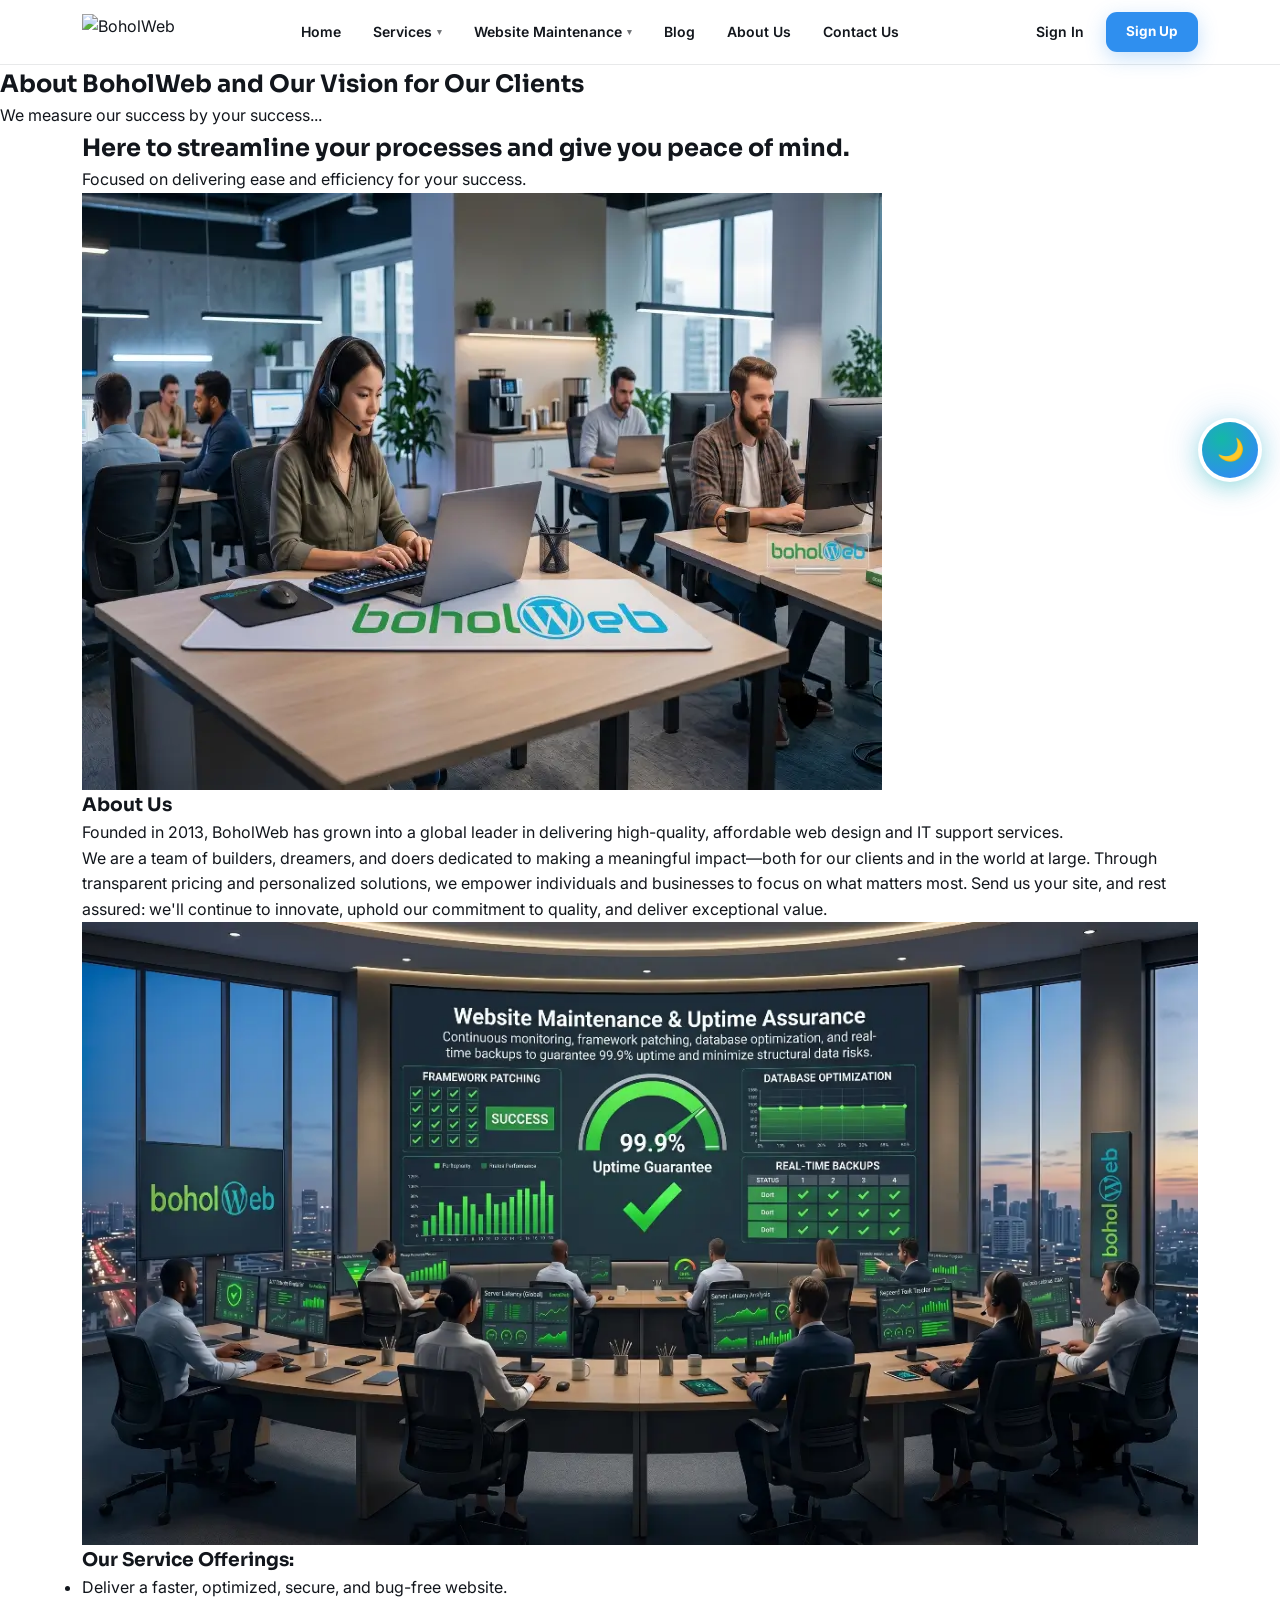
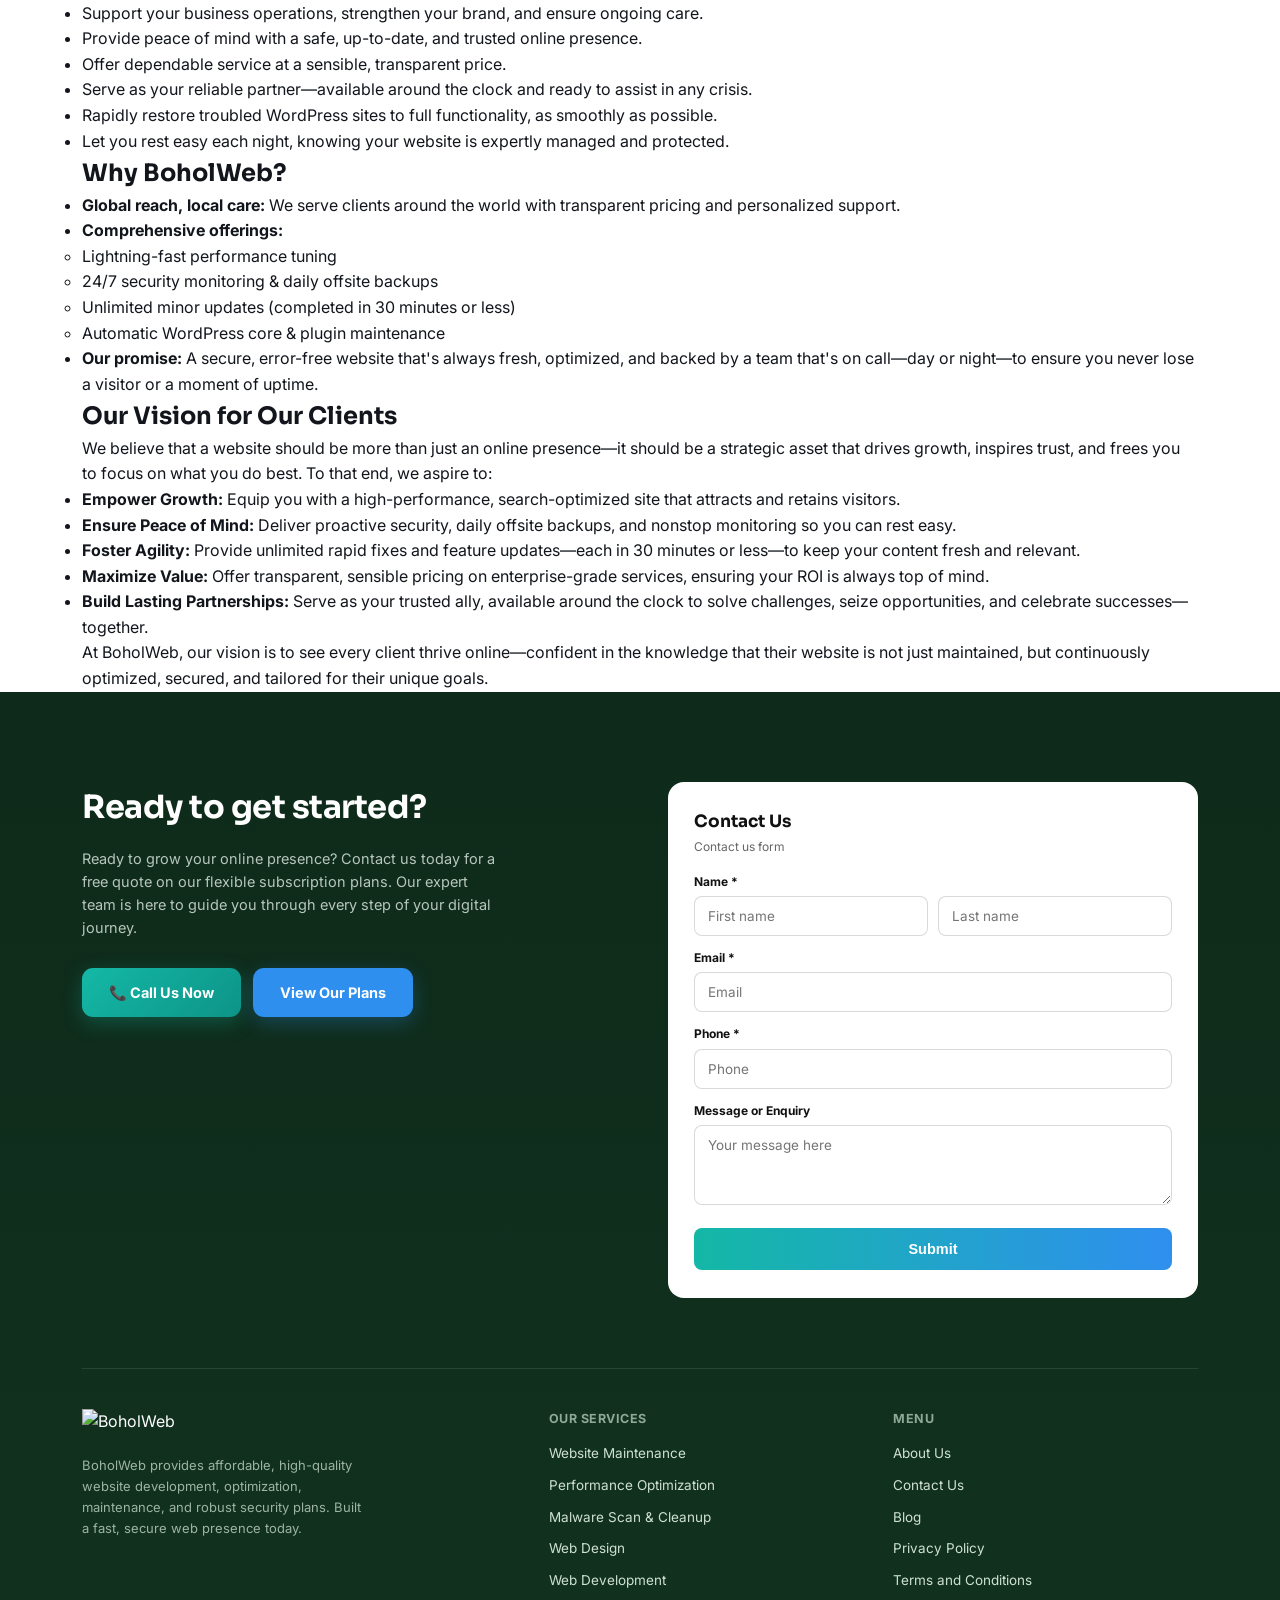
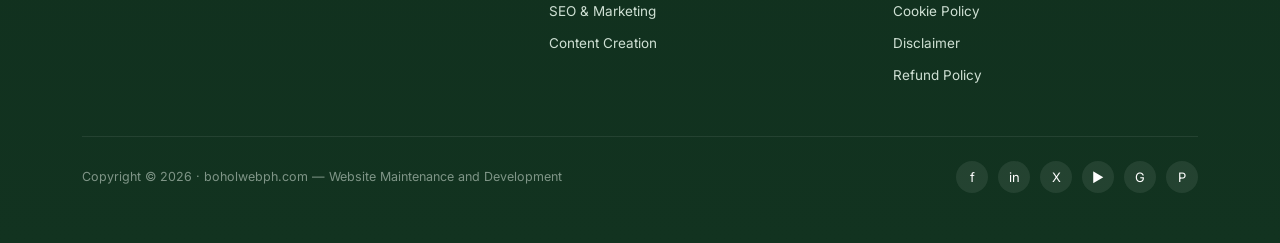
==== about-us.html @ 52c960af "initial commit" ====
<!DOCTYPE html>
<html lang="en" data-theme="light">
<head>
<meta charset="UTF-8" />
<meta name="viewport" content="width=device-width, initial-scale=1.0" />
<title>About Us — BoholWeb</title>
<link href="https://fonts.googleapis.com/css2?family=Inter:wght@400;500;600;700;800;900&family=Sora:wght@600;700;800&display=swap" rel="stylesheet" />
<link rel="stylesheet" href="css/style.css" />
</head>
<body>

<header class="site-nav">
  <div class="nav-inner">
    <a href="home.html" class="logo">
      <img src="images/logo-bohol.png" alt="BoholWeb">
    </a>
    <ul class="nav-links">
      <li><a href="home.html">Home</a></li>
      <li class="nav-drop"><a href="home.html#services">Services <span class="caret">▾</span></a>
        <div class="nav-panel">
          <a href="home.html#services">Web Design &amp; Development</a>
          <a href="home.html#services">SEO &amp; Marketing</a>
          <a href="home.html#services">Malware Scan &amp; Cleanup</a>
        </div>
      </li>
      <li class="nav-drop"><a href="home.html#benefits">Website Maintenance <span class="caret">▾</span></a>
        <div class="nav-panel">
          <a href="home.html#services">Features</a>
          <a href="home.html#benefits">Benefits</a>
          <a href="home.html#pricing">Find Your Perfect Plan</a>
        </div>
      </li>
      <li><a href="#">Blog</a></li>
      <li><a href="about-us.html">About Us</a></li>
      <li><a href="contact-us.html">Contact Us</a></li>
    </ul>
    <div class="nav-right">
      <a href="login.html" class="signin desk-only">Sign In</a>
      <a href="register.html" class="btn btn-blue desk-only">Sign Up</a>
      <button class="burger" id="burger">☰</button>
    </div>
  </div>
  <div class="mobile-menu" id="mobileMenu">
    <div class="mobile-drop">
      <button type="button" class="mobile-drop-toggle">Services <span class="caret">▾</span></button>
      <div class="mobile-drop-panel">
        <a href="home.html#services">Web Design &amp; Development</a>
        <a href="home.html#services">SEO &amp; Marketing</a>
        <a href="home.html#services">Malware Scan &amp; Cleanup</a>
      </div>
    </div>
    <div class="mobile-drop">
      <button type="button" class="mobile-drop-toggle">Website Maintenance <span class="caret">▾</span></button>
      <div class="mobile-drop-panel">
        <a href="home.html#services">Features</a>
        <a href="home.html#benefits">Benefits</a>
        <a href="home.html#pricing">Find Your Perfect Plan</a>
      </div>
    </div>
    <a href="home.html">Home</a>
    <a href="#">Blog</a>
    <a href="about-us.html">About Us</a>
    <a href="contact-us.html">Contact Us</a>
    <a href="login.html">Sign In</a>
    <a href="register.html">Sign Up</a>
  </div>
</header>

<button class="theme-orb" id="themeOrb" title="Toggle theme" aria-label="Toggle light and dark theme">🌙</button>

<!-- PAGE HERO -->
<section class="page-hero">
  <h1>About BoholWeb and Our Vision for Our Clients</h1>
  <p>We measure our success by your success...</p>
</section>

<!-- INTRO -->
<section class="intro-section reveal">
  <div class="wrap">
    <h2>Here to streamline your processes and give you peace of mind.</h2>
    <p class="lead">Focused on delivering ease and efficiency for your success.</p>
  </div>
</section>

<!-- ABOUT + SERVICE OFFERINGS -->
<section class="about-grid reveal">
  <div class="wrap about-cols">
    <div class="about-col">
      <div class="about-col-visual">
        <img src="images/why-choose-us.webp" alt="About Us">
      </div>
      <h3>About Us</h3>
      <p>Founded in 2013, BoholWeb has grown into a global leader in delivering high-quality, affordable web design and IT support services.</p>
      <p>We are a team of builders, dreamers, and doers dedicated to making a meaningful impact—both for our clients and in the world at large. Through transparent pricing and personalized solutions, we empower individuals and businesses to focus on what matters most. Send us your site, and rest assured: we'll continue to innovate, uphold our commitment to quality, and deliver exceptional value.</p>
    </div>
    <div class="about-col">
      <div class="about-col-visual">
        <img src="images/service-maintenance.webp" alt="Our Service Offerings">
      </div>
      <h3>Our Service Offerings:</h3>
      <ul class="check-list">
        <li>Deliver a faster, optimized, secure, and bug-free website.</li>
        <li>Support your business operations, strengthen your brand, and ensure ongoing care.</li>
        <li>Provide peace of mind with a safe, up-to-date, and trusted online presence.</li>
        <li>Offer dependable service at a sensible, transparent price.</li>
        <li>Serve as your reliable partner—available around the clock and ready to assist in any crisis.</li>
        <li>Rapidly restore troubled WordPress sites to full functionality, as smoothly as possible.</li>
        <li>Let you rest easy each night, knowing your website is expertly managed and protected.</li>
      </ul>
    </div>
  </div>
</section>

<!-- WHY BOHOLWEB -->
<section class="why-box reveal">
  <div class="wrap">
    <h2>Why BoholWeb?</h2>
    <ul>
      <li><strong>Global reach, local care:</strong> We serve clients around the world with transparent pricing and personalized support.</li>
      <li><strong>Comprehensive offerings:</strong>
        <ul>
          <li>Lightning-fast performance tuning</li>
          <li>24/7 security monitoring &amp; daily offsite backups</li>
          <li>Unlimited minor updates (completed in 30 minutes or less)</li>
          <li>Automatic WordPress core &amp; plugin maintenance</li>
        </ul>
      </li>
      <li><strong>Our promise:</strong> A secure, error-free website that's always fresh, optimized, and backed by a team that's on call—day or night—to ensure you never lose a visitor or a moment of uptime.</li>
    </ul>
  </div>
</section>

<!-- OUR VISION -->
<section class="vision-section reveal">
  <div class="wrap">
    <h2>Our Vision for Our Clients</h2>
    <p>We believe that a website should be more than just an online presence—it should be a strategic asset that drives growth, inspires trust, and frees you to focus on what you do best. To that end, we aspire to:</p>
    <ul class="vision-list">
      <li><strong>Empower Growth:</strong> Equip you with a high-performance, search-optimized site that attracts and retains visitors.</li>
      <li><strong>Ensure Peace of Mind:</strong> Deliver proactive security, daily offsite backups, and nonstop monitoring so you can rest easy.</li>
      <li><strong>Foster Agility:</strong> Provide unlimited rapid fixes and feature updates—each in 30 minutes or less—to keep your content fresh and relevant.</li>
      <li><strong>Maximize Value:</strong> Offer transparent, sensible pricing on enterprise-grade services, ensuring your ROI is always top of mind.</li>
      <li><strong>Build Lasting Partnerships:</strong> Serve as your trusted ally, available around the clock to solve challenges, seize opportunities, and celebrate successes—together.</li>
    </ul>
    <p>At BoholWeb, our vision is to see every client thrive online—confident in the knowledge that their website is not just maintained, but continuously optimized, secured, and tailored for their unique goals.</p>
  </div>
</section>

<!-- CONTACT + FOOTER -->
<footer class="contact reveal" id="contact">
  <div class="wrap">
    <div class="contact-grid">
      <div>
        <h2>Ready to get started?</h2>
        <p class="lead">Ready to grow your online presence? Contact us today for a free quote on our flexible subscription plans. Our expert team is here to guide you through every step of your digital journey.</p>
        <div class="contact-btns">
          <a href="tel:+639171206100" class="btn btn-teal">📞 Call Us Now</a>
          <a href="home.html#pricing" class="btn btn-blue">View Our Plans</a>
        </div>
      </div>
      <div class="contact-form">
        <h3>Contact Us</h3>
        <div class="sub">Contact us form</div>
        <label>Name *</label>
        <div class="row2">
          <input type="text" placeholder="First name">
          <input type="text" placeholder="Last name">
        </div>
        <label>Email *</label>
        <input type="email" placeholder="Email">
        <label>Phone *</label>
        <input type="text" placeholder="Phone">
        <label>Message or Enquiry</label>
        <textarea placeholder="Your message here"></textarea>
        <button type="button">Submit</button>
      </div>
    </div>

    <div class="footer-grid">
      <div>
        <a href="home.html" class="logo"><img src="images/logo-bohol.png" alt="BoholWeb"></a>
        <p>BoholWeb provides affordable, high-quality website development, optimization, maintenance, and robust security plans. Built a fast, secure web presence today.</p>
      </div>
      <div class="footer-col">
        <h4>Our Services</h4>
        <a href="home.html#benefits">Website Maintenance</a>
        <a href="home.html#benefits">Performance Optimization</a>
        <a href="home.html#benefits">Malware Scan &amp; Cleanup</a>
        <a href="home.html#services">Web Design</a>
        <a href="home.html#services">Web Development</a>
        <a href="home.html#services">SEO &amp; Marketing</a>
        <a href="#">Content Creation</a>
      </div>
      <div class="footer-col">
        <h4>Menu</h4>
        <a href="about-us.html">About Us</a>
        <a href="contact-us.html">Contact Us</a>
        <a href="#">Blog</a>
        <a href="#">Privacy Policy</a>
        <a href="#">Terms and Conditions</a>
        <a href="#">Cookie Policy</a>
        <a href="#">Disclaimer</a>
        <a href="#">Refund Policy</a>
      </div>
    </div>

    <div class="footer-bottom">
      <span>Copyright © 2026 · boholwebph.com — Website Maintenance and Development</span>
      <div class="socials">
        <a href="#">f</a><a href="#">in</a><a href="#">X</a><a href="#">▶</a><a href="#">G</a><a href="#">P</a>
      </div>
    </div>
  </div>
</footer>

<script src="js/script.js"></script>
</body>
</html>
---- css/style.css ----
*,
*::before,
*::after {
  box-sizing: border-box;
  margin: 0;
  padding: 0;
}

html {
  scroll-behavior: smooth;
}

:root {
  --teal: #14b8a6;
  --teal-dark: #0d9488;
  --blue: #2f8fef;
  --green: #22c55e;
  --orange: #fb923c;
  --navy: #0a0f1c;
  --navy2: #0d1428;
  --forest: #0e2a1a;
  --forest2: #123320;
  --radius: 14px;
  --radius-lg: 22px;
  --ease: cubic-bezier(.16, 1, .3, 1);
}

/* ===== SCROLL REVEAL ===== */
.reveal {
  opacity: 0;
  transform: translateY(28px);
  transition: opacity .7s var(--ease), transform .7s var(--ease);
}

.reveal.visible {
  opacity: 1;
  transform: translateY(0);
}

.reveal-delay-1 {
  transition-delay: .08s;
}

.reveal-delay-2 {
  transition-delay: .16s;
}

.reveal-delay-3 {
  transition-delay: .24s;
}

.reveal-delay-4 {
  transition-delay: .32s;
}

.reveal-delay-5 {
  transition-delay: .4s;
}

.reveal-delay-6 {
  transition-delay: .48s;
}

/* ===== LIGHT (default) ===== */
html[data-theme="light"] {
  --bg: #ffffff;
  --bg-alt: #f5f7f9;
  --bg-dark-section: #0b0b0d;
  --text: #12161c;
  --muted: #5c6572;
  --border: rgba(10, 15, 25, 0.09);
  --card-bg: #ffffff;
  --card-shadow: 0 2px 18px rgba(20, 30, 45, 0.06);
  --nav-bg: rgba(255, 255, 255, 0.85);
}

/* ===== DARK ===== */
html[data-theme="dark"] {
  --bg: #0a0a0d;
  --bg-alt: #111318;
  --bg-dark-section: #000000;
  --text: #eef1f5;
  --muted: #9aa3b2;
  --border: rgba(255, 255, 255, 0.1);
  --card-bg: #15171d;
  --card-shadow: 0 2px 24px rgba(0, 0, 0, 0.5);
  --nav-bg: rgba(10, 10, 13, 0.75);
}

body {
  background: var(--bg);
  color: var(--text);
  font-family: 'Inter', sans-serif;
  line-height: 1.6;
  overflow-x: hidden;
  transition: background .35s ease, color .35s ease;
}

h1,
h2,
h3 {
  font-family: 'Sora', sans-serif;
}

a {
  color: inherit;
}

img {
  max-width: 100%;
  display: block;
}

.wrap {
  max-width: 1180px;
  margin: 0 auto;
  padding: 0 32px;
}

.eyebrow {
  display: inline-flex;
  align-items: center;
  gap: 6px;
  background: var(--bg-alt);
  border: 1px solid var(--border);
  border-radius: 100px;
  padding: 6px 16px;
  font-size: 12.5px;
  font-weight: 700;
  letter-spacing: .3px;
  text-transform: uppercase;
  color: var(--teal-dark);
  margin-bottom: 18px;
}

html[data-theme="dark"] .eyebrow {
  color: var(--teal);
}

.btn {
  display: inline-flex;
  align-items: center;
  justify-content: center;
  gap: 8px;
  padding: 13px 27px;
  border-radius: 11px;
  font-size: 14.5px;
  font-weight: 700;
  text-decoration: none;
  cursor: pointer;
  border: none;
  transition: all .25s var(--ease);
  font-family: 'Inter', sans-serif;
  white-space: nowrap;
  position: relative;
  overflow: hidden;
}

.btn-teal {
  background: linear-gradient(135deg, var(--teal), var(--teal-dark));
  color: #fff;
  box-shadow: 0 6px 20px rgba(20, 184, 166, 0.28);
}

.btn-teal:hover {
  filter: brightness(1.08);
  transform: translateY(-2px);
  box-shadow: 0 10px 28px rgba(20, 184, 166, 0.4);
}

.btn-blue {
  background: var(--blue);
  color: #fff;
  box-shadow: 0 6px 20px rgba(47, 143, 239, 0.28);
}

.btn-blue:hover {
  filter: brightness(1.08);
  transform: translateY(-2px);
  box-shadow: 0 10px 28px rgba(47, 143, 239, 0.4);
}

.btn-outline {
  background: transparent;
  border: 1.5px solid var(--border);
  color: var(--text);
}

.btn-outline:hover {
  border-color: var(--teal);
  color: var(--teal);
  transform: translateY(-2px);
}

.btn-white {
  background: #fff;
  color: #0b0f1a;
}

.btn-white:hover {
  background: #e6e6e6;
  transform: translateY(-2px);
}

.btn:active {
  transform: translateY(0) scale(.98);
}

/* ===== HEADER (sticky) ===== */
header.site-nav {
  position: sticky;
  top: 0;
  z-index: 200;
  background: var(--nav-bg);
  backdrop-filter: blur(16px);
  -webkit-backdrop-filter: blur(16px);
  border-bottom: 1px solid var(--border);
}

.nav-inner {
  max-width: 1180px;
  margin: 0 auto;
  padding: 0 32px;
  height: 64px;
  display: flex;
  align-items: center;
  justify-content: space-between;
}

.logo {
  display: flex;
  align-items: center;
  text-decoration: none;
}

.logo img {
  height: 36px;
  width: auto;
}

.nav-links {
  display: flex;
  align-items: center;
  gap: 4px;
  list-style: none;
}

.nav-links>li {
  position: relative;
}

.nav-links a {
  display: flex;
  align-items: center;
  gap: 5px;
  text-decoration: none;
  color: var(--text);
  font-size: 14px;
  font-weight: 600;
  padding: 10px 14px;
  border-radius: 8px;
}

.nav-links a:hover {
  color: var(--teal);
}

.caret {
  font-size: 9px;
  opacity: .6;
  transition: transform .2s;
}

.nav-drop {
  position: relative;
}

.nav-drop:hover .caret {
  transform: rotate(180deg);
}

.nav-panel {
  position: absolute;
  top: 100%;
  left: 0;
  min-width: 220px;
  background: var(--card-bg);
  border: 1px solid var(--border);
  border-radius: 12px;
  box-shadow: var(--card-shadow);
  padding: 8px;
  opacity: 0;
  visibility: hidden;
  transform: translateY(6px);
  transition: all .18s ease;
}

.nav-drop:hover .nav-panel {
  opacity: 1;
  visibility: visible;
  transform: translateY(2px);
}

.nav-panel a {
  display: block;
  padding: 9px 12px;
  border-radius: 8px;
  font-size: 13.5px;
  font-weight: 500;
}

.nav-panel a:hover {
  background: var(--bg-alt);
  color: var(--teal);
}

.nav-right {
  display: flex;
  align-items: center;
  gap: 10px;
}

.nav-right a.signin {
  font-weight: 600;
  font-size: 14px;
  padding: 9px 12px;
  text-decoration: none;
}

.nav-right .btn {
  padding: 9px 20px;
  font-size: 13.5px;
}

.burger {
  display: none;
  background: none;
  border: none;
  font-size: 22px;
  color: var(--text);
  cursor: pointer;
}

.mobile-menu {
  display: none;
  flex-direction: column;
  padding: 14px 20px 22px;
  border-top: 1px solid var(--border);
  background: var(--bg);
}

.mobile-menu.open {
  display: flex;
}

.mobile-menu a {
  padding: 11px 4px;
  text-decoration: none;
  color: var(--text);
  font-weight: 600;
  font-size: 15px;
  border-bottom: 1px solid var(--border);
}

.mobile-drop {
  border-bottom: 1px solid var(--border);
}

.mobile-drop-toggle {
  width: 100%;
  display: flex;
  align-items: center;
  justify-content: space-between;
  background: none;
  border: none;
  padding: 11px 4px;
  font-family: 'Inter', sans-serif;
  color: var(--text);
  font-weight: 600;
  font-size: 15px;
  cursor: pointer;
  text-align: left;
}

.mobile-drop-toggle .caret {
  transition: transform .2s ease;
}

.mobile-drop.open .mobile-drop-toggle .caret {
  transform: rotate(180deg);
}

.mobile-drop-panel {
  max-height: 0;
  overflow: hidden;
  transition: max-height .25s ease;
  display: flex;
  flex-direction: column;
}

.mobile-drop.open .mobile-drop-panel {
  max-height: 220px;
}

.mobile-drop-panel a {
  padding: 9px 4px 9px 16px;
  text-decoration: none;
  color: var(--muted);
  font-weight: 500;
  font-size: 14px;
  border-bottom: none;
}

.mobile-drop-panel a:hover {
  color: var(--teal);
}

@media (max-width: 900px) {

  .nav-links,
  .nav-right .btn.desk-only {
    display: none;
  }

  .burger {
    display: block;
  }
}

/* ===== FLOATING THEME ORB ===== */
.theme-orb {
  position: fixed;
  right: 22px;
  top: 50%;
  transform: translateY(-50%);
  z-index: 300;
  width: 56px;
  height: 56px;
  border-radius: 50%;
  cursor: pointer;
  border: none;
  display: flex;
  align-items: center;
  justify-content: center;
  font-size: 22px;
  background: radial-gradient(circle at 35% 30%, var(--teal), var(--blue) 75%);
  box-shadow: 0 0 0 4px var(--bg), 0 6px 24px rgba(20, 184, 166, 0.45), 0 0 40px rgba(47, 143, 239, 0.3);
  transition: transform .25s ease, box-shadow .25s ease;
  animation: orbFloat 4.5s ease-in-out infinite;
}

.theme-orb:hover {
  transform: translateY(-50%) scale(1.08);
}

@keyframes orbFloat {

  0%,
  100% {
    transform: translateY(-50%) translateX(0);
  }

  50% {
    transform: translateY(calc(-50% - 8px)) translateX(0);
  }
}

@media (max-width: 640px) {
  .theme-orb {
    width: 46px;
    height: 46px;
    font-size: 18px;
    right: 12px;
  }
}

/* ===== HERO ===== */
.hero {
  background: linear-gradient(180deg, var(--navy), var(--navy2));
  position: relative;
  overflow: hidden;
}

.hero::before {
  content: '';
  position: absolute;
  inset: 0;
  background: radial-gradient(circle at 15% 20%, rgba(20, 184, 166, 0.18), transparent 45%),
    radial-gradient(circle at 85% 70%, rgba(47, 143, 239, 0.16), transparent 45%);
  pointer-events: none;
}

.hero-inner {
  max-width: 1180px;
  margin: 0 auto;
  padding: 90px 32px 100px;
  position: relative;
  z-index: 1;
  display: grid;
  grid-template-columns: 1.1fr 0.9fr;
  gap: 56px;
  align-items: center;
}

.hero-badge {
  display: inline-block;
  background: rgba(255, 255, 255, 0.08);
  border: 1px solid rgba(255, 255, 255, 0.15);
  border-radius: 100px;
  padding: 6px 16px;
  font-size: 12.5px;
  font-weight: 600;
  color: #cfe9ff;
  margin-bottom: 22px;
}

.hero h1 {
  font-size: clamp(34px, 4.6vw, 52px);
  font-weight: 800;
  line-height: 1.12;
  color: #fff;
  letter-spacing: -1px;
}

.hero h1 .accent {
  background: linear-gradient(90deg, var(--teal), var(--green));
  -webkit-background-clip: text;
  background-clip: text;
  color: transparent;
}

.hero-btns {
  display: flex;
  gap: 14px;
  margin-top: 32px;
  flex-wrap: wrap;
}

.audit-card {
  position: relative;
  background: linear-gradient(160deg, rgba(255, 255, 255, 0.16), rgba(255, 255, 255, 0.04));
  border-radius: var(--radius-lg);
  padding: 32px 28px;
  box-shadow:
    0 24px 70px rgba(0, 0, 0, 0.45),
    inset 0 1px 0 rgba(255, 255, 255, 0.35),
    inset 0 0 60px rgba(255, 255, 255, 0.03);
  border: 1px solid rgba(255, 255, 255, 0.28);
  backdrop-filter: blur(28px) saturate(160%);
  -webkit-backdrop-filter: blur(28px) saturate(160%);
  overflow: hidden;
  isolation: isolate;
}

.audit-card::before {
  content: '';
  position: absolute;
  top: -70px;
  right: -60px;
  width: 200px;
  height: 200px;
  background: radial-gradient(circle, rgba(20, 184, 166, 0.5), transparent 70%);
  filter: blur(10px);
  pointer-events: none;
  z-index: -1;
}

.audit-card::after {
  content: '';
  position: absolute;
  bottom: -80px;
  left: -50px;
  width: 180px;
  height: 180px;
  background: radial-gradient(circle, rgba(47, 143, 239, 0.4), transparent 70%);
  filter: blur(10px);
  pointer-events: none;
  z-index: -1;
}

.audit-card h3 {
  font-size: 20px;
  color: #fff;
  margin-bottom: 2px;
  letter-spacing: -.2px;
}

.audit-card .sub {
  font-size: 12.5px;
  color: rgba(255, 255, 255, 0.62);
  margin-bottom: 18px;
}

.audit-card label {
  font-size: 12px;
  font-weight: 700;
  color: rgba(255, 255, 255, 0.85);
  display: block;
  margin: 12px 0 5px;
}

.audit-card .row2 {
  display: grid;
  grid-template-columns: 1fr 1fr;
  gap: 10px;
}

.audit-card input[type=text],
.audit-card input[type=email] {
  width: 100%;
  padding: 11px 13px;
  border-radius: 8px;
  border: 1px solid rgba(255, 255, 255, 0.16);
  font-family: 'Inter', sans-serif;
  font-size: 13.5px;
  background: rgba(255, 255, 255, 0.07);
  backdrop-filter: blur(6px);
  -webkit-backdrop-filter: blur(6px);
  color: #fff;
  transition: border-color .25s var(--ease), background .25s var(--ease), box-shadow .25s var(--ease);
}

.audit-card input[type=text]::placeholder,
.audit-card input[type=email]::placeholder {
  color: rgba(255, 255, 255, 0.4);
}

.audit-card input[type=text]:focus,
.audit-card input[type=email]:focus {
  outline: none;
  border-color: rgba(20, 184, 166, 0.6);
  background: rgba(255, 255, 255, 0.1);
  box-shadow: 0 0 0 3px rgba(20, 184, 166, 0.18);
}

.audit-card .cap {
  display: flex;
  align-items: center;
  gap: 8px;
  margin-top: 16px;
  font-size: 12px;
  color: rgba(255, 255, 255, 0.65);
}

.audit-card button {
  width: 100%;
  margin-top: 18px;
  padding: 13px;
  border: none;
  border-radius: 8px;
  background: linear-gradient(135deg, var(--orange), #f97316);
  color: #fff;
  font-weight: 700;
  font-size: 14.5px;
  cursor: pointer;
  box-shadow: 0 10px 26px rgba(251, 146, 60, 0.35);
  transition: transform .25s var(--ease), box-shadow .25s var(--ease);
}

.audit-card button:hover {
  transform: translateY(-2px);
  box-shadow: 0 14px 32px rgba(251, 146, 60, 0.45);
}

/* ===== WHY CHOOSE US ===== */
.why {
  padding: 100px 0;
  background: var(--bg);
}

.why-grid {
  display: grid;
  grid-template-columns: 1fr 1fr;
  gap: 56px;
  align-items: center;
}

.why-visual {
  aspect-ratio: 4/3;
  border-radius: 18px;
  overflow: hidden;
  position: relative;
  box-shadow: var(--card-shadow);
}

.why-visual img {
  width: 100%;
  height: 100%;
  object-fit: cover;
}

.why h2 {
  font-size: 32px;
  margin-bottom: 18px;
  letter-spacing: -.5px;
}

.why p {
  color: var(--muted);
  margin-bottom: 16px;
  font-size: 15px;
  max-width: 520px;
}

.why .btn {
  margin-top: 8px;
}

/* ===== SERVICES ===== */
.services {
  padding: 100px 0;
  background: var(--bg-alt);
  text-align: center;
}

.services .lead {
  max-width: 760px;
  margin: 0 auto 50px;
  color: var(--muted);
  font-size: 15px;
}

.services h2 {
  font-size: 34px;
  text-align: center;
  margin-bottom: 14px;
  letter-spacing: -.5px;
}

.svc-grid {
  display: grid;
  grid-template-columns: repeat(3, 1fr);
  gap: 26px;
  text-align: left;
  margin-bottom: 44px;
}

.svc-card {
  background: var(--card-bg);
  border: 1px solid var(--border);
  border-radius: var(--radius-lg);
  overflow: hidden;
  box-shadow: var(--card-shadow);
  transition: transform .35s var(--ease), box-shadow .35s var(--ease);
}

.svc-card:hover {
  transform: translateY(-6px);
  box-shadow: 0 20px 44px rgba(20, 30, 45, 0.14);
}

.svc-thumb {
  height: 170px;
  overflow: hidden;
}

.svc-thumb img {
  width: 100%;
  height: 100%;
  object-fit: cover;
  transition: transform .5s var(--ease);
}

.svc-card:hover .svc-thumb img {
  transform: scale(1.08);
}

.svc-body {
  padding: 20px 22px 24px;
}

.svc-body h3 {
  font-size: 17px;
  margin-bottom: 8px;
}

.svc-body p {
  color: var(--muted);
  font-size: 14px;
}

.btn-row {
  display: flex;
  gap: 12px;
  justify-content: center;
  flex-wrap: wrap;
}

/* ===== BENEFITS (dark section) ===== */
.benefits {
  padding: 100px 0;
  background: var(--bg-dark-section);
  color: #fff;
  text-align: center;
}

.benefits .eyebrow {
  background: rgba(255, 255, 255, 0.08);
  color: #8fe6d4;
  border-color: rgba(255, 255, 255, 0.15);
}

.benefits h2 {
  font-size: 32px;
  margin-bottom: 16px;
  letter-spacing: -.5px;
}

.benefits .lead {
  max-width: 760px;
  margin: 0 auto 46px;
  color: #a6adb8;
  font-size: 14.5px;
}

.ben-grid {
  display: grid;
  grid-template-columns: repeat(3, 1fr);
  gap: 22px;
  text-align: left;
  margin-bottom: 44px;
}

.ben-card {
  background: #141416;
  border: 1px solid rgba(255, 255, 255, 0.08);
  border-radius: var(--radius-lg);
  overflow: hidden;
  transition: transform .35s var(--ease), border-color .35s var(--ease);
}

.ben-card:hover {
  transform: translateY(-6px);
  border-color: rgba(20, 184, 166, 0.4);
}

.ben-thumb {
  height: 140px;
  overflow: hidden;
}

.ben-thumb img {
  width: 100%;
  height: 100%;
  object-fit: cover;
  transition: transform .5s var(--ease);
}

.ben-card:hover .ben-thumb img {
  transform: scale(1.08);
}

.ben-body {
  padding: 18px 20px 22px;
}

.ben-body h3 {
  font-size: 15.5px;
  margin-bottom: 6px;
  color: #fff;
}

.ben-body p {
  color: #9aa3b2;
  font-size: 13.5px;
}

/* ===== TESTIMONIALS — horizontal scroll ===== */
.testi {
  padding: 90px 0 50px;
  background: var(--bg);
}

.testi .wrap {
  max-width: 100%;
}

.testi-head {
  max-width: 1180px;
  margin: 0 auto 34px;
  padding: 0 32px;
  text-align: center;
}

.testi h2 {
  font-size: 22px;
  letter-spacing: 1px;
}

.testi-scroll {
  display: flex;
  gap: 20px;
  overflow-x: auto;
  scroll-snap-type: x mandatory;
  padding: 6px 32px 26px;
  -webkit-overflow-scrolling: touch;
}

.testi-scroll::-webkit-scrollbar {
  height: 8px;
}

.testi-scroll::-webkit-scrollbar-track {
  background: var(--bg-alt);
  border-radius: 10px;
}

.testi-scroll::-webkit-scrollbar-thumb {
  background: var(--teal);
  border-radius: 10px;
}

.testi-card {
  scroll-snap-align: start;
  flex: 0 0 320px;
  background: var(--card-bg);
  border: 1px solid var(--border);
  border-radius: var(--radius-lg);
  padding: 24px;
  box-shadow: var(--card-shadow);
  transition: transform .3s var(--ease), box-shadow .3s var(--ease);
}

.testi-card:hover {
  transform: translateY(-4px);
  box-shadow: 0 18px 40px rgba(20, 30, 45, 0.12);
}

.stars {
  color: #f59e0b;
  letter-spacing: 2px;
  font-size: 13px;
  margin-bottom: 12px;
}

.testi-card p {
  font-size: 14px;
  color: var(--text);
  margin-bottom: 16px;
  font-style: italic;
}

.testi-name {
  font-weight: 700;
  font-size: 13.5px;
  color: var(--teal-dark);
}

.testi-loc {
  font-size: 12px;
  color: var(--muted);
}

.testi-nav {
  display: flex;
  gap: 10px;
  justify-content: center;
  margin-top: 6px;
}

.testi-nav button {
  width: 38px;
  height: 38px;
  border-radius: 50%;
  border: 1px solid var(--border);
  background: var(--card-bg);
  color: var(--text);
  font-size: 16px;
  cursor: pointer;
}

.testi-nav button:hover {
  background: var(--teal);
  color: #fff;
  border-color: var(--teal);
}

/* ===== PRICING ===== */
.pricing {
  padding: 60px 0 100px;
  background: var(--bg);
  text-align: center;
}

.pricing .wrap {
  max-width: 1320px;
}

.pricing h2 {
  font-size: 30px;
  margin-bottom: 10px;
  letter-spacing: -.5px;
}

.pricing .lead {
  color: var(--muted);
  font-size: 14.5px;
  margin-bottom: 46px;
}

.price-grid {
  display: grid;
  grid-template-columns: repeat(auto-fit, minmax(280px, 1fr));
  gap: 22px;
  text-align: left;
}

.price-card {
  background: var(--card-bg);
  border: 1px solid var(--border);
  border-radius: var(--radius-lg);
  padding: 32px 28px;
  position: relative;
  box-shadow: var(--card-shadow);
  transition: transform .35s var(--ease), box-shadow .35s var(--ease);
}

.price-card:hover {
  transform: translateY(-6px);
  box-shadow: 0 20px 44px rgba(20, 30, 45, 0.14);
}

.price-card.featured {
  background: linear-gradient(160deg, var(--navy), #132038);
  color: #fff;
  border-color: transparent;
  transform: translateY(-10px);
  box-shadow: 0 24px 60px rgba(20, 184, 166, 0.22);
}

.price-card.featured:hover {
  transform: translateY(-14px);
}

.price-badge {
  position: absolute;
  top: 16px;
  right: 16px;
  background: var(--green);
  color: #fff;
  font-size: 11px;
  font-weight: 800;
  padding: 4px 10px;
  border-radius: 100px;
}

.price-tier {
  font-weight: 800;
  font-size: 15px;
  letter-spacing: .5px;
  text-transform: uppercase;
  color: var(--muted);
  margin-bottom: 8px;
}

.price-card.featured .price-tier {
  color: #a6adb8;
}

.price-value {
  font-size: 34px;
  font-weight: 800;
  margin-bottom: 2px;
}

.price-note {
  font-size: 12px;
  color: var(--muted);
  margin-bottom: 20px;
}

.price-card.featured .price-note {
  color: #8b93a1;
}

.price-list {
  list-style: none;
  margin-bottom: 24px;
}

.price-list li {
  font-size: 13.5px;
  padding: 7px 0;
  border-bottom: 1px dashed var(--border);
  color: var(--text);
}

.price-card.featured .price-list li {
  border-color: rgba(255, 255, 255, 0.12);
  color: #e5e9f0;
}

.price-list li::before {
  content: '✓ ';
  color: var(--teal);
  font-weight: 800;
}

.price-card .btn {
  width: 100%;
}

/* ===== CONTACT / FOOTER (dark forest) ===== */
.contact {
  background: linear-gradient(180deg, var(--forest), var(--forest2));
  padding: 90px 0 50px;
  color: #fff;
}

.contact-grid {
  display: grid;
  grid-template-columns: 1fr 1fr;
  gap: 56px;
  align-items: start;
  margin-bottom: 70px;
}

.contact h2 {
  font-size: 32px;
  margin-bottom: 14px;
  letter-spacing: -.5px;
}

.contact p.lead {
  color: #b7c6bd;
  max-width: 420px;
  margin-bottom: 28px;
  font-size: 14.5px;
}

.contact-btns {
  display: flex;
  gap: 12px;
  flex-wrap: wrap;
}

.contact-form {
  background: #fff;
  border-radius: 16px;
  padding: 26px 26px 28px;
  color: #111;
}

.contact-form h3 {
  font-size: 17px;
  margin-bottom: 2px;
}

.contact-form .sub {
  font-size: 12px;
  color: #666;
  margin-bottom: 16px;
}

.contact-form label {
  font-size: 12px;
  font-weight: 700;
  display: block;
  margin: 12px 0 5px;
}

.contact-form .row2 {
  display: grid;
  grid-template-columns: 1fr 1fr;
  gap: 10px;
}

.contact-form input,
.contact-form textarea {
  width: 100%;
  padding: 11px 13px;
  border-radius: 8px;
  border: 1px solid rgba(0, 0, 0, 0.15);
  font-family: 'Inter', sans-serif;
  font-size: 13.5px;
}

.contact-form textarea {
  resize: vertical;
  min-height: 80px;
}

.contact-form button {
  width: 100%;
  margin-top: 16px;
  padding: 13px;
  border: none;
  border-radius: 8px;
  background: linear-gradient(90deg, var(--teal), var(--blue));
  color: #fff;
  font-weight: 700;
  font-size: 14.5px;
  cursor: pointer;
}

.footer-grid {
  display: grid;
  grid-template-columns: 1.4fr 1fr 1fr;
  gap: 40px;
  border-top: 1px solid rgba(255, 255, 255, 0.1);
  padding-top: 40px;
}

.footer-grid .logo img {
  height: 34px;
}

.footer-grid p {
  color: #9db3a5;
  font-size: 13px;
  max-width: 280px;
  margin-top: 12px;
}

.footer-col h4 {
  font-size: 12.5px;
  letter-spacing: .5px;
  text-transform: uppercase;
  color: #8fa898;
  margin-bottom: 14px;
}

.footer-col a {
  display: block;
  color: #cfe0d4;
  text-decoration: none;
  font-size: 13.5px;
  margin-bottom: 10px;
}

.footer-col a:hover {
  color: #fff;
}

.footer-bottom {
  display: flex;
  justify-content: space-between;
  align-items: center;
  margin-top: 40px;
  padding-top: 24px;
  border-top: 1px solid rgba(255, 255, 255, 0.08);
  color: #7f9587;
  font-size: 12.5px;
  flex-wrap: wrap;
  gap: 12px;
}

.socials {
  display: flex;
  gap: 10px;
}

.socials a {
  width: 32px;
  height: 32px;
  border-radius: 50%;
  background: rgba(255, 255, 255, 0.08);
  display: flex;
  align-items: center;
  justify-content: center;
  color: #fff;
  text-decoration: none;
  font-size: 13px;
}

@media (max-width: 900px) {

  .hero-inner,
  .why-grid,
  .contact-grid {
    grid-template-columns: 1fr;
  }

  .svc-grid,
  .ben-grid,
  .price-grid {
    grid-template-columns: 1fr;
  }

  .footer-grid {
    grid-template-columns: 1fr;
  }

  .price-card.featured {
    transform: none;
  }

  .testi-card {
    flex: 0 0 84vw;
  }
}

/* ===================================================== */
/* ===== AUTH PAGES (login.html / register.html) ===== */
/* ===================================================== */
.auth-page {
  min-height: 100vh;
  display: grid;
  grid-template-columns: 1fr 1fr;
  background: var(--bg);
}

.auth-brand {
  background: linear-gradient(160deg, var(--navy), var(--navy2));
  position: relative;
  overflow: hidden;
  display: flex;
  flex-direction: column;
  justify-content: space-between;
  padding: 44px;
  color: #fff;
}

.auth-brand::before {
  content: '';
  position: absolute;
  inset: 0;
  background: radial-gradient(circle at 20% 15%, rgba(20, 184, 166, 0.22), transparent 45%),
    radial-gradient(circle at 85% 80%, rgba(47, 143, 239, 0.2), transparent 45%);
  pointer-events: none;
}

.auth-brand .logo img {
  height: 34px;
  position: relative;
  z-index: 1;
}

.auth-brand-copy {
  position: relative;
  z-index: 1;
  max-width: 420px;
}

.auth-brand-copy h2 {
  font-size: 30px;
  line-height: 1.25;
  margin-bottom: 14px;
  letter-spacing: -.5px;
}

.auth-brand-copy p {
  color: #b7c2d4;
  font-size: 14.5px;
}

.auth-brand-foot {
  position: relative;
  z-index: 1;
  color: #7c8aa3;
  font-size: 12.5px;
}

.auth-form-side {
  display: flex;
  align-items: center;
  justify-content: center;
  padding: 44px;
}

.auth-form-wrap {
  width: 100%;
  max-width: 400px;
}

.auth-form-wrap .back-link {
  display: inline-flex;
  align-items: center;
  gap: 6px;
  font-size: 13px;
  color: var(--muted);
  text-decoration: none;
  margin-bottom: 26px;
}

.auth-form-wrap .back-link:hover {
  color: var(--teal);
}

.auth-form-wrap h1 {
  font-size: 26px;
  margin-bottom: 8px;
  letter-spacing: -.5px;
}

.auth-form-wrap .sub {
  color: var(--muted);
  font-size: 14px;
  margin-bottom: 30px;
}

.field {
  margin-bottom: 16px;
}

.field label {
  display: block;
  font-size: 12.5px;
  font-weight: 700;
  margin-bottom: 6px;
  color: var(--text);
}

.field input {
  width: 100%;
  padding: 12px 14px;
  border-radius: 10px;
  border: 1.5px solid var(--border);
  background: var(--bg-alt);
  color: var(--text);
  font-family: 'Inter', sans-serif;
  font-size: 14px;
  transition: border-color .2s ease, box-shadow .2s ease;
}

.field input:focus {
  outline: none;
  border-color: var(--teal);
  box-shadow: 0 0 0 4px rgba(20, 184, 166, 0.12);
}

.field-row2 {
  display: grid;
  grid-template-columns: 1fr 1fr;
  gap: 12px;
}

.field-check {
  display: flex;
  align-items: center;
  gap: 8px;
  font-size: 13px;
  color: var(--muted);
  margin: 18px 0;
}

.field-check a {
  color: var(--teal-dark);
  text-decoration: none;
  font-weight: 600;
}

.auth-submit {
  width: 100%;
  padding: 13px;
  border: none;
  border-radius: 10px;
  background: linear-gradient(135deg, var(--teal), var(--teal-dark));
  color: #fff;
  font-weight: 700;
  font-size: 14.5px;
  cursor: pointer;
  box-shadow: 0 8px 22px rgba(20, 184, 166, 0.3);
  transition: transform .2s var(--ease), box-shadow .2s var(--ease);
}

.auth-submit:hover {
  transform: translateY(-2px);
  box-shadow: 0 12px 30px rgba(20, 184, 166, 0.4);
}

.auth-divider {
  display: flex;
  align-items: center;
  gap: 12px;
  margin: 26px 0;
  color: var(--muted);
  font-size: 12px;
}

.auth-divider::before,
.auth-divider::after {
  content: '';
  flex: 1;
  height: 1px;
  background: var(--border);
}

.auth-social {
  display: flex;
  flex-direction: column;
  gap: 12px;
  margin-bottom: 24px;
}

.auth-social button {
  display: flex;
  align-items: center;
  justify-content: center;
  gap: 10px;
  width: 100%;
  padding: 13px 16px;
  border-radius: 12px;
  border: 1.5px solid var(--border);
  background: var(--card-bg);
  color: var(--text);
  font-family: 'Inter', sans-serif;
  font-size: 14px;
  font-weight: 600;
  cursor: pointer;
  transition: all .2s var(--ease);
}

.auth-social button svg {
  flex-shrink: 0;
}

.auth-social button:hover {
  border-color: var(--teal);
  transform: translateY(-2px);
  box-shadow: 0 6px 18px rgba(20, 30, 45, 0.1);
}

.auth-social-email {
  background: linear-gradient(135deg, var(--teal), var(--teal-dark)) !important;
  color: #fff !important;
  border: none !important;
  box-shadow: 0 8px 22px rgba(20, 184, 166, 0.3);
}

.auth-social-email:hover {
  filter: brightness(1.08);
  box-shadow: 0 12px 30px rgba(20, 184, 166, 0.4) !important;
}

.auth-switch {
  text-align: center;
  font-size: 13.5px;
  color: var(--muted);
}

.auth-switch a {
  color: var(--teal-dark);
  font-weight: 700;
  text-decoration: none;
}

.auth-switch a:hover {
  text-decoration: underline;
}

.field-error {
  font-size: 12px;
  color: #ef4444;
  margin-top: 4px;
  display: none;
}

@media (max-width: 860px) {
  .auth-page {
    grid-template-columns: 1fr;
  }

  .auth-brand {
    display: none;
  }

  .auth-form-side {
    padding: 32px 24px;
  }
}
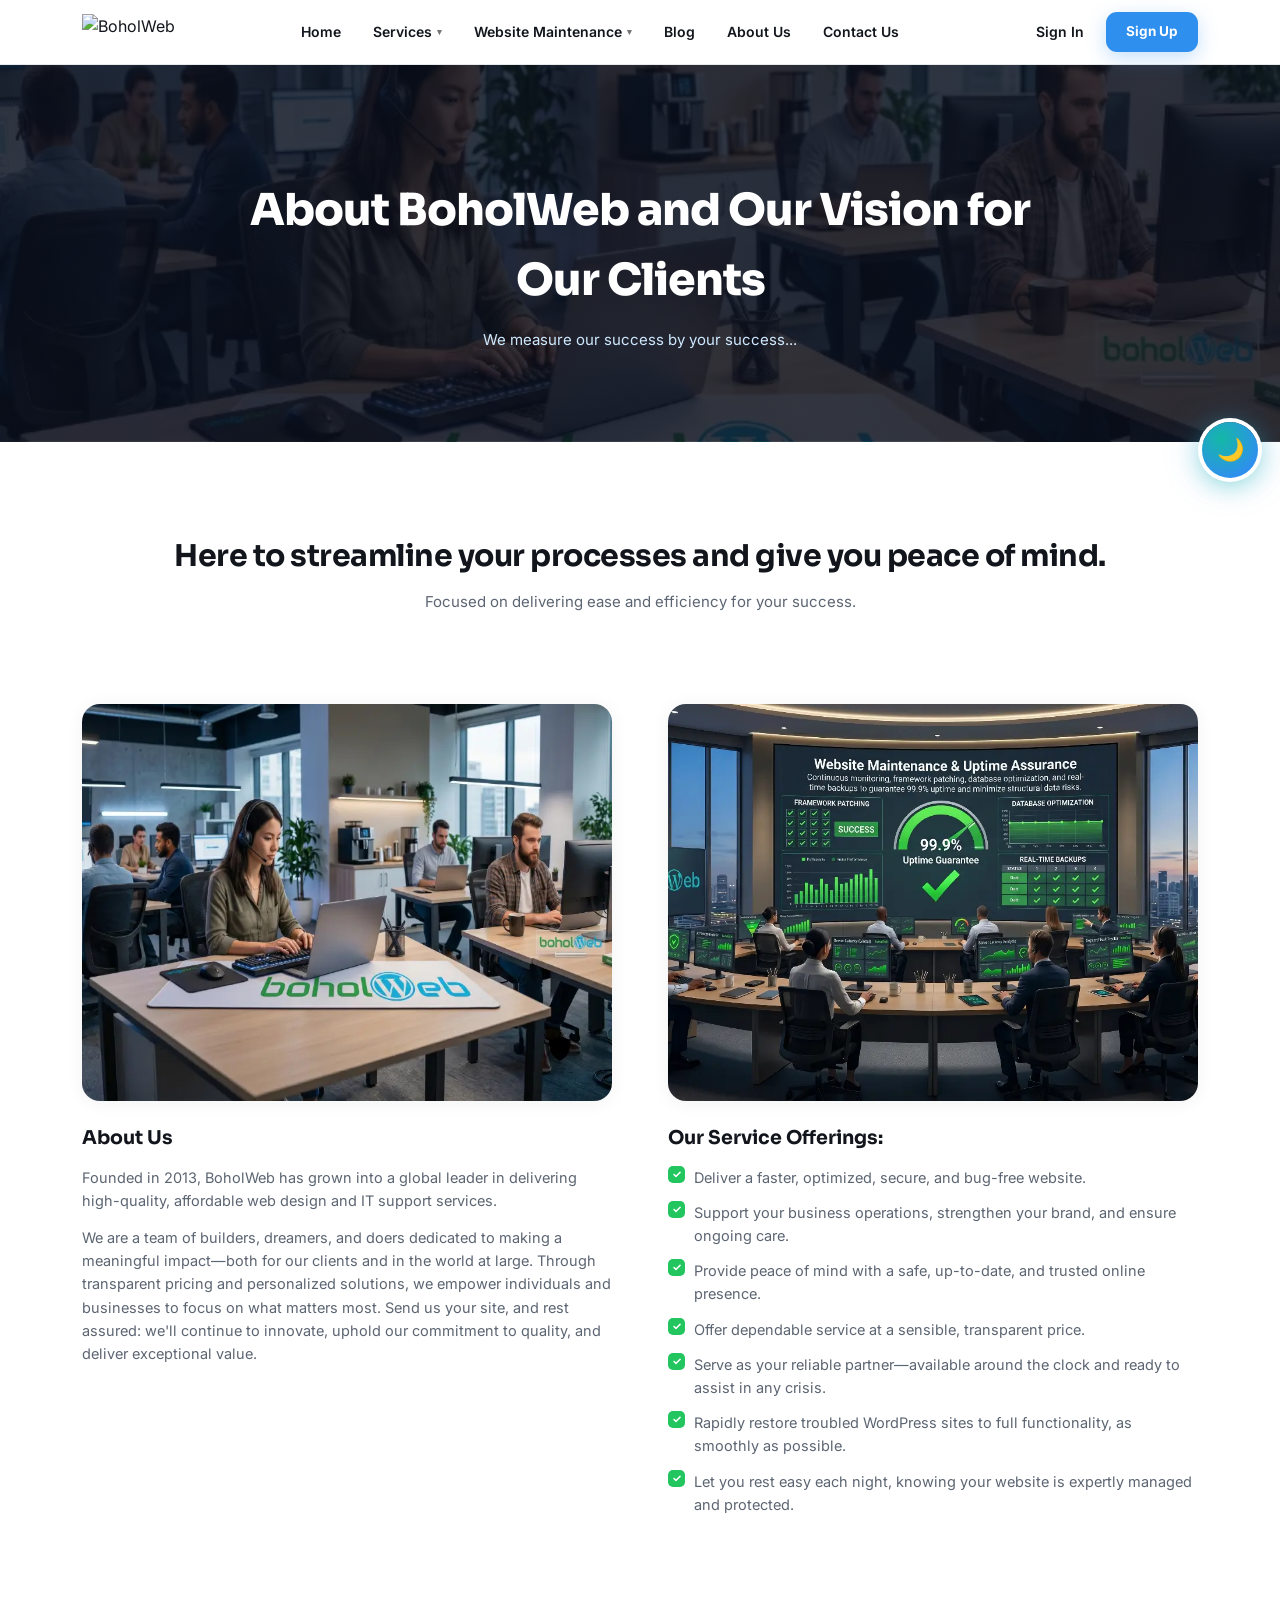
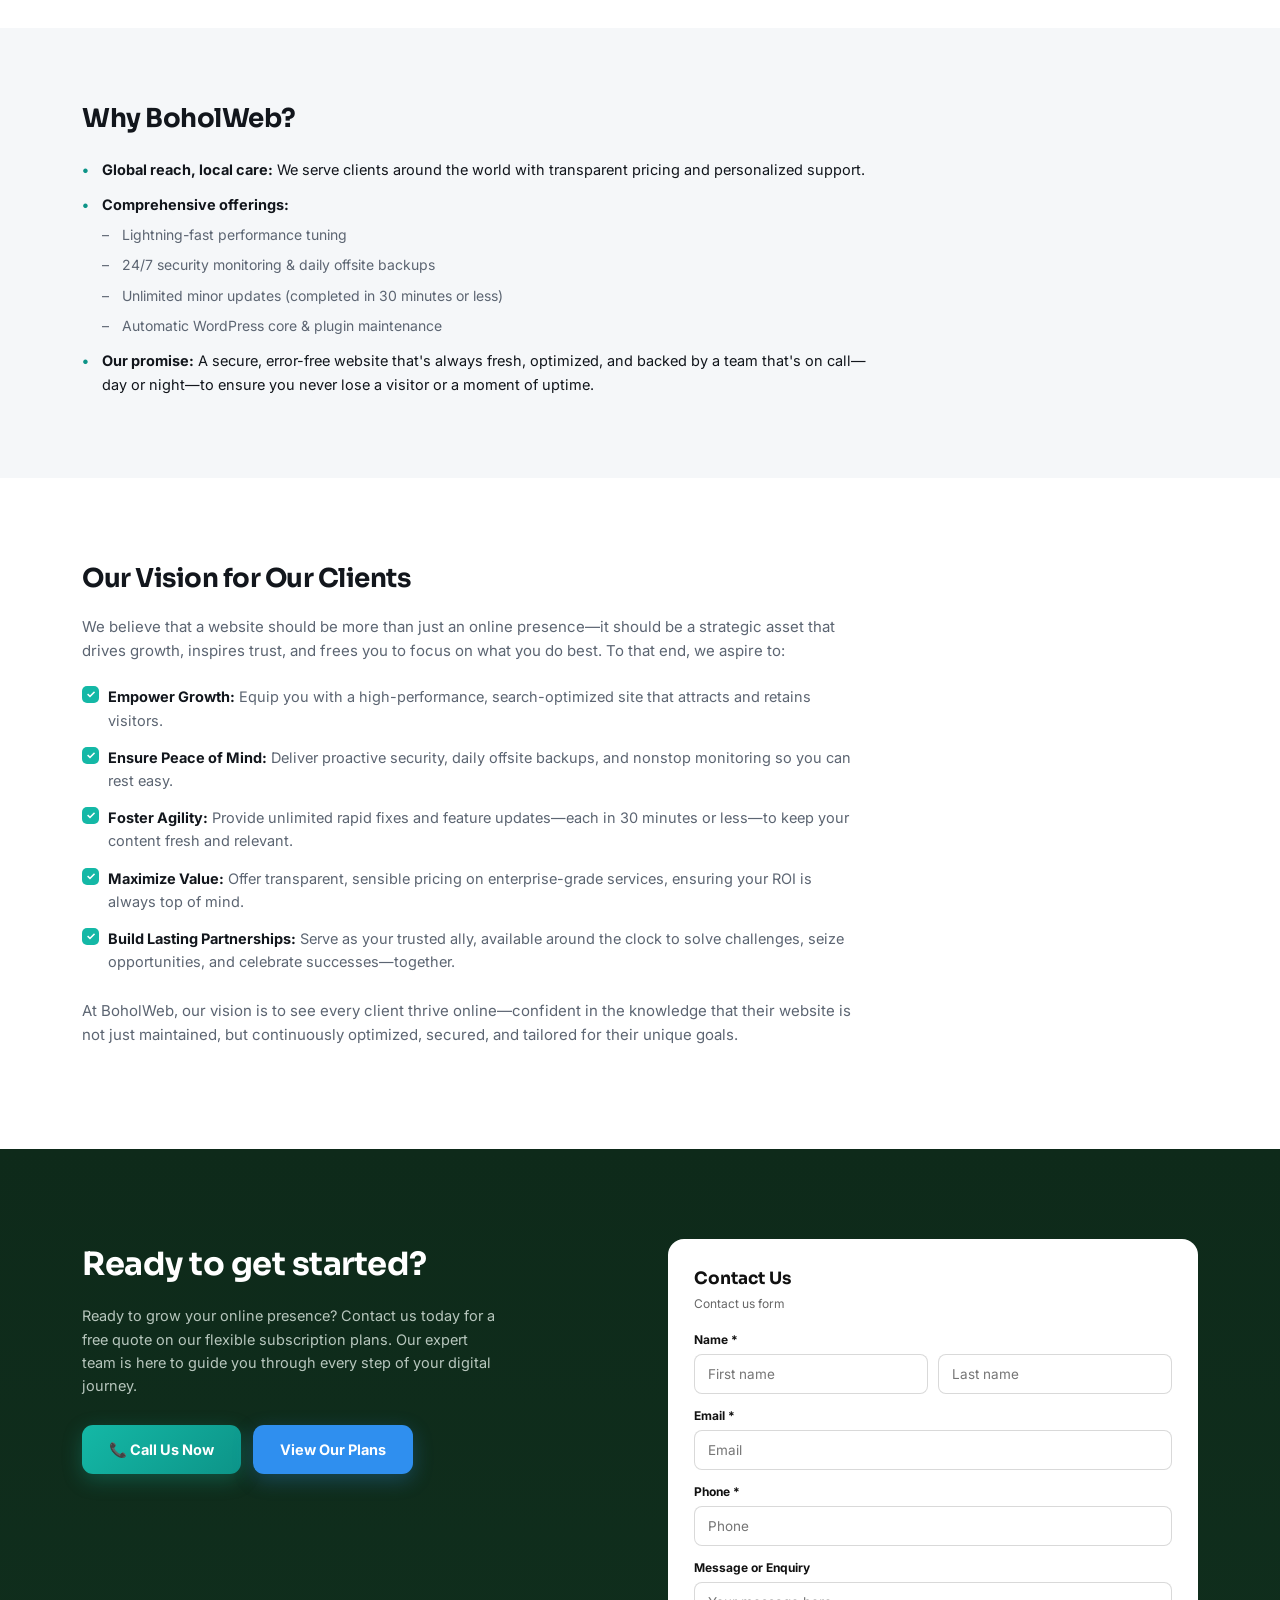
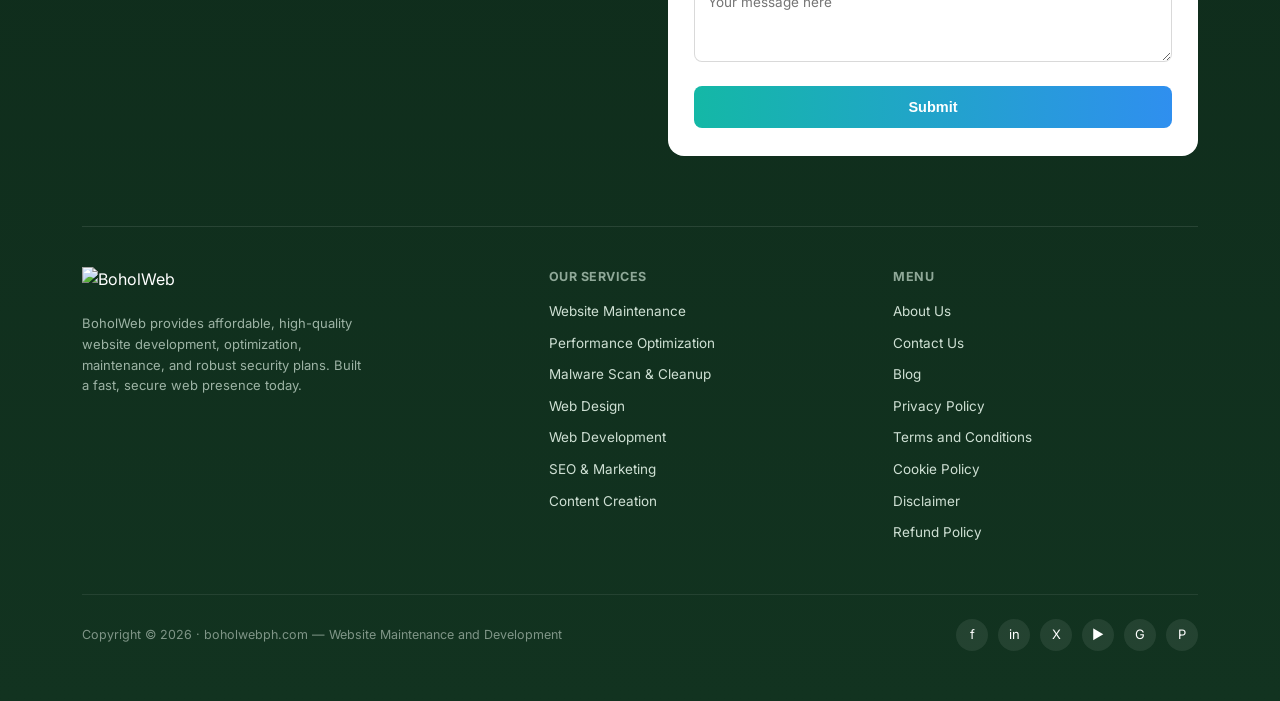
==== commit bd48eb15: "initial commit" ====
--- a/about-us.html
+++ b/about-us.html
@@ -37,7 +37,11 @@
     <div class="nav-right">
       <a href="login.html" class="signin desk-only">Sign In</a>
       <a href="register.html" class="btn btn-blue desk-only">Sign Up</a>
-      <button class="burger" id="burger">☰</button>
+      <button class="burger" id="burger" aria-label="Toggle menu">
+        <span></span>
+        <span></span>
+        <span></span>
+      </button>
     </div>
   </div>
   <div class="mobile-menu" id="mobileMenu">
--- a/css/style.css
+++ b/css/style.css
@@ -1558,4 +1558,267 @@
   .auth-form-side {
     padding: 32px 24px;
   }
-}+}
+/* ===== PAGE HERO (About Us / inner pages) ===== */
+.page-hero {
+  position: relative;
+  background: linear-gradient(180deg, rgba(10, 15, 28, 0.82), rgba(10, 15, 28, 0.82)), url('../images/why-choose-us.webp');
+  background-size: cover;
+  background-position: center;
+  padding: 110px 32px 90px;
+  text-align: center;
+  color: #fff;
+}
+
+.page-hero h1 {
+  font-size: clamp(28px, 4vw, 44px);
+  font-weight: 800;
+  letter-spacing: -1px;
+  max-width: 780px;
+  margin: 0 auto 12px;
+}
+
+.page-hero p {
+  color: #cfe9ff;
+  font-size: 15px;
+}
+
+.page-hero-contact {
+  background: linear-gradient(180deg, rgba(10, 15, 28, 0.72), rgba(10, 15, 28, 0.82)),
+    url('../images/contact-phone.webp');
+  background-size: cover;
+  background-position: center 30%;
+}
+
+/* ===== INTRO (streamline processes) ===== */
+.intro-section {
+  padding: 90px 0 40px;
+  text-align: center;
+}
+
+.intro-section h2 {
+  font-size: 30px;
+  letter-spacing: -.5px;
+  margin-bottom: 10px;
+}
+
+.intro-section .lead {
+  color: var(--muted);
+  font-size: 15px;
+  max-width: 560px;
+  margin: 0 auto;
+}
+
+/* ===== ABOUT GRID (About Us / Service Offerings columns) ===== */
+.about-grid {
+  padding: 50px 0 100px;
+}
+
+.about-cols {
+  display: grid;
+  grid-template-columns: 1fr 1fr;
+  gap: 56px;
+  align-items: start;
+}
+
+.about-col-visual {
+  aspect-ratio: 4/3;
+  border-radius: 18px;
+  overflow: hidden;
+  box-shadow: var(--card-shadow);
+  margin-bottom: 22px;
+}
+
+.about-col-visual img {
+  width: 100%;
+  height: 100%;
+  object-fit: cover;
+}
+
+.about-col h3 {
+  font-size: 19px;
+  margin-bottom: 12px;
+}
+
+.about-col p {
+  color: var(--muted);
+  font-size: 14.5px;
+  margin-bottom: 14px;
+}
+
+.check-list {
+  list-style: none;
+}
+
+.check-list li {
+  position: relative;
+  padding-left: 26px;
+  margin-bottom: 12px;
+  font-size: 14.5px;
+  color: var(--muted);
+}
+
+.check-list li::before {
+  content: '✓';
+  position: absolute;
+  left: 0;
+  top: 0;
+  width: 17px;
+  height: 17px;
+  background: var(--green);
+  color: #fff;
+  font-size: 11px;
+  font-weight: 700;
+  line-height: 17px;
+  text-align: center;
+  border-radius: 5px;
+}
+
+/* ===== WHY BOX (gray section) ===== */
+.why-box {
+  background: var(--bg-alt);
+  padding: 70px 0;
+}
+
+.why-box h2 {
+  font-size: 26px;
+  margin-bottom: 18px;
+  letter-spacing: -.5px;
+}
+
+.why-box ul {
+  list-style: none;
+  max-width: 800px;
+}
+
+.why-box > .wrap > ul > li {
+  position: relative;
+  padding-left: 20px;
+  margin-bottom: 12px;
+  font-size: 14.5px;
+  color: var(--text);
+}
+
+.why-box > .wrap > ul > li::before {
+  content: '•';
+  position: absolute;
+  left: 0;
+  color: var(--teal-dark);
+  font-weight: 700;
+}
+
+.why-box ul ul {
+  margin-top: 8px;
+  margin-bottom: 4px;
+}
+
+.why-box ul ul li {
+  position: relative;
+  padding-left: 20px;
+  margin-bottom: 8px;
+  font-size: 14px;
+  color: var(--muted);
+  list-style: none;
+}
+
+.why-box ul ul li::before {
+  content: '–';
+  position: absolute;
+  left: 0;
+  color: var(--muted);
+}
+
+/* ===== VISION SECTION ===== */
+.vision-section {
+  padding: 80px 0;
+}
+
+.vision-section h2 {
+  font-size: 26px;
+  margin-bottom: 16px;
+  letter-spacing: -.5px;
+}
+
+.vision-section > .wrap > p {
+  color: var(--muted);
+  font-size: 15px;
+  max-width: 780px;
+  margin-bottom: 22px;
+}
+
+.vision-list {
+  list-style: none;
+  margin-bottom: 26px;
+}
+
+.vision-list li {
+  position: relative;
+  padding-left: 26px;
+  margin-bottom: 14px;
+  font-size: 14.5px;
+  color: var(--muted);
+  max-width: 780px;
+}
+
+.vision-list li strong {
+  color: var(--text);
+}
+
+.vision-list li::before {
+  content: '✓';
+  position: absolute;
+  left: 0;
+  top: 1px;
+  width: 17px;
+  height: 17px;
+  background: var(--teal);
+  color: #fff;
+  font-size: 11px;
+  font-weight: 700;
+  line-height: 17px;
+  text-align: center;
+  border-radius: 5px;
+}
+
+/* ===== GET IN TOUCH (Contact Us page) ===== */
+.get-in-touch {
+  padding: 100px 0 80px;
+}
+
+.get-in-touch h2 {
+  font-size: 32px;
+  text-align: center;
+  letter-spacing: -.5px;
+  margin-bottom: 50px;
+}
+
+.touch-grid {
+  display: grid;
+  grid-template-columns: 1fr 1fr;
+  gap: 56px;
+}
+
+.touch-grid h3 {
+  font-size: 19px;
+  margin-bottom: 16px;
+}
+
+.touch-details p {
+  font-size: 14.5px;
+  color: var(--muted);
+  margin-bottom: 8px;
+}
+
+.touch-details a {
+  color: var(--teal-dark);
+  text-decoration: none;
+  font-weight: 600;
+}
+
+@media (max-width: 860px) {
+  .about-cols,
+  .touch-grid {
+    grid-template-columns: 1fr;
+    gap: 34px;
+  }
+}
